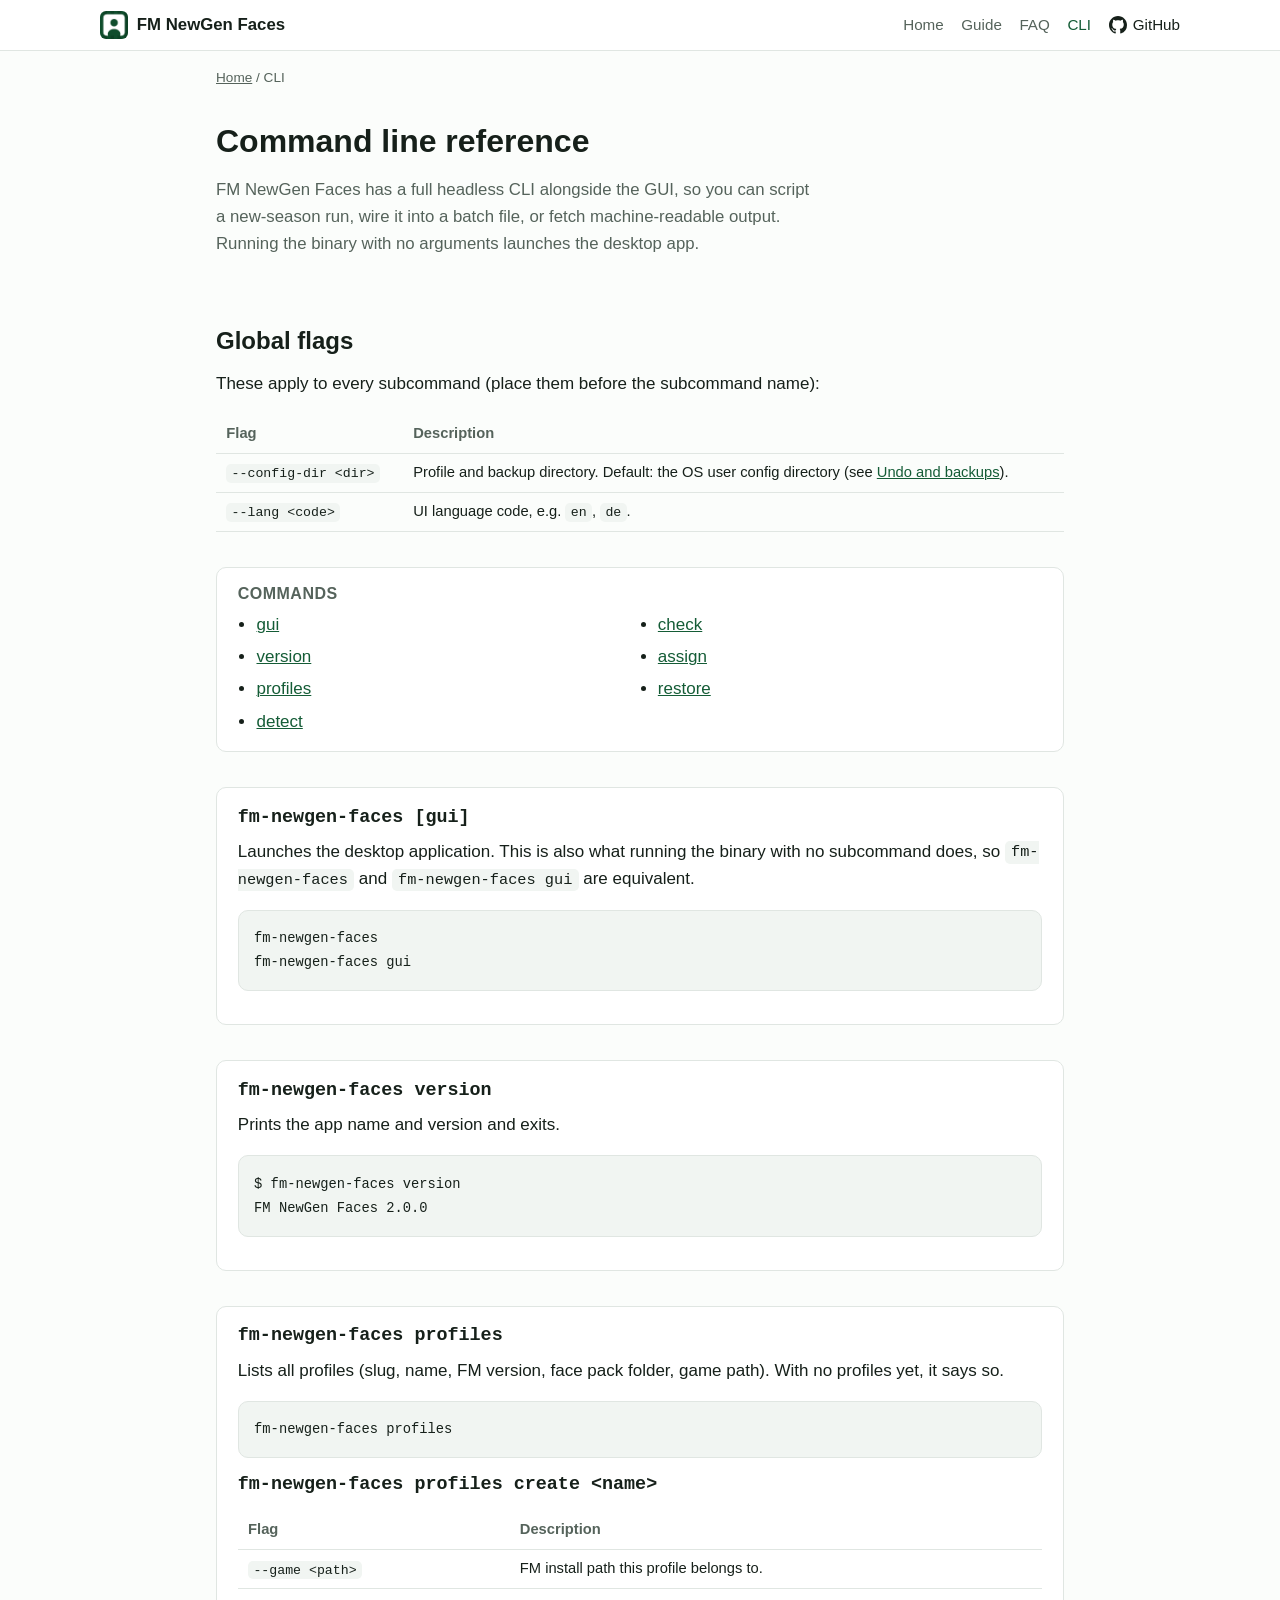
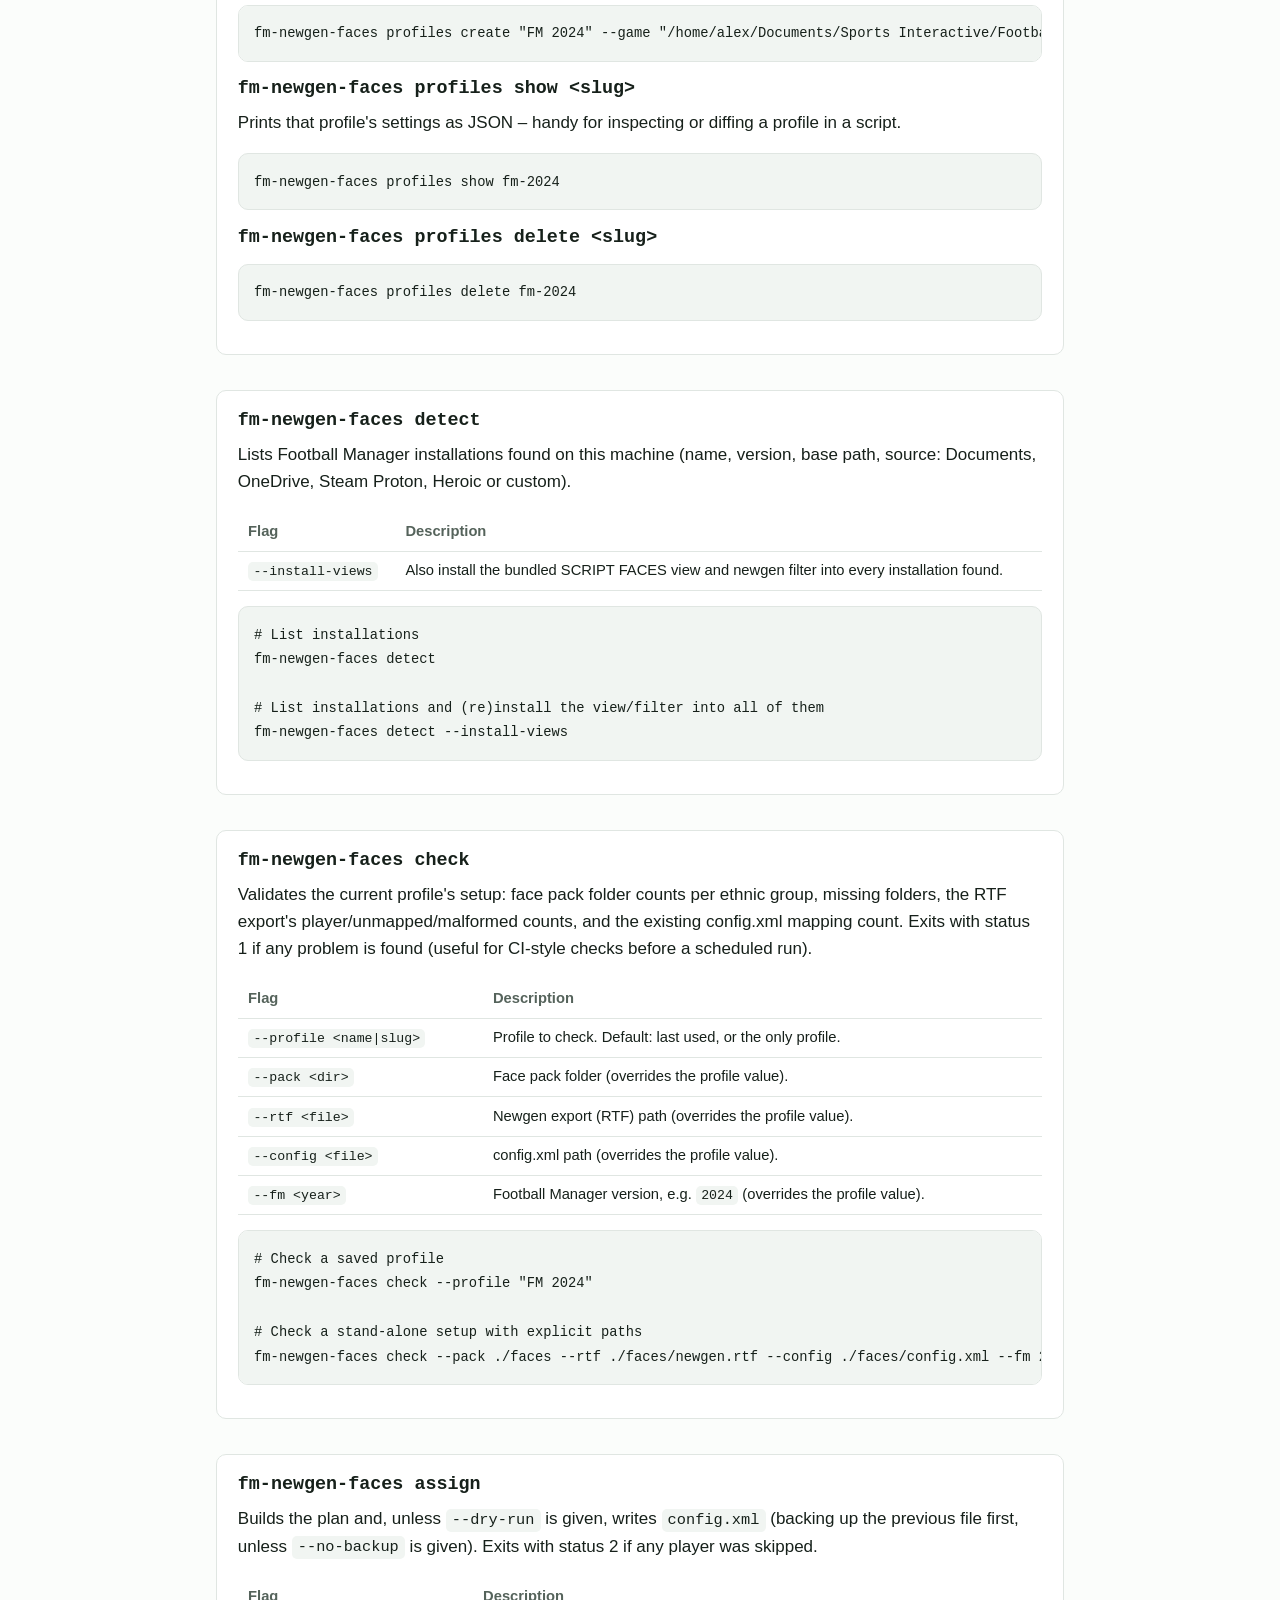
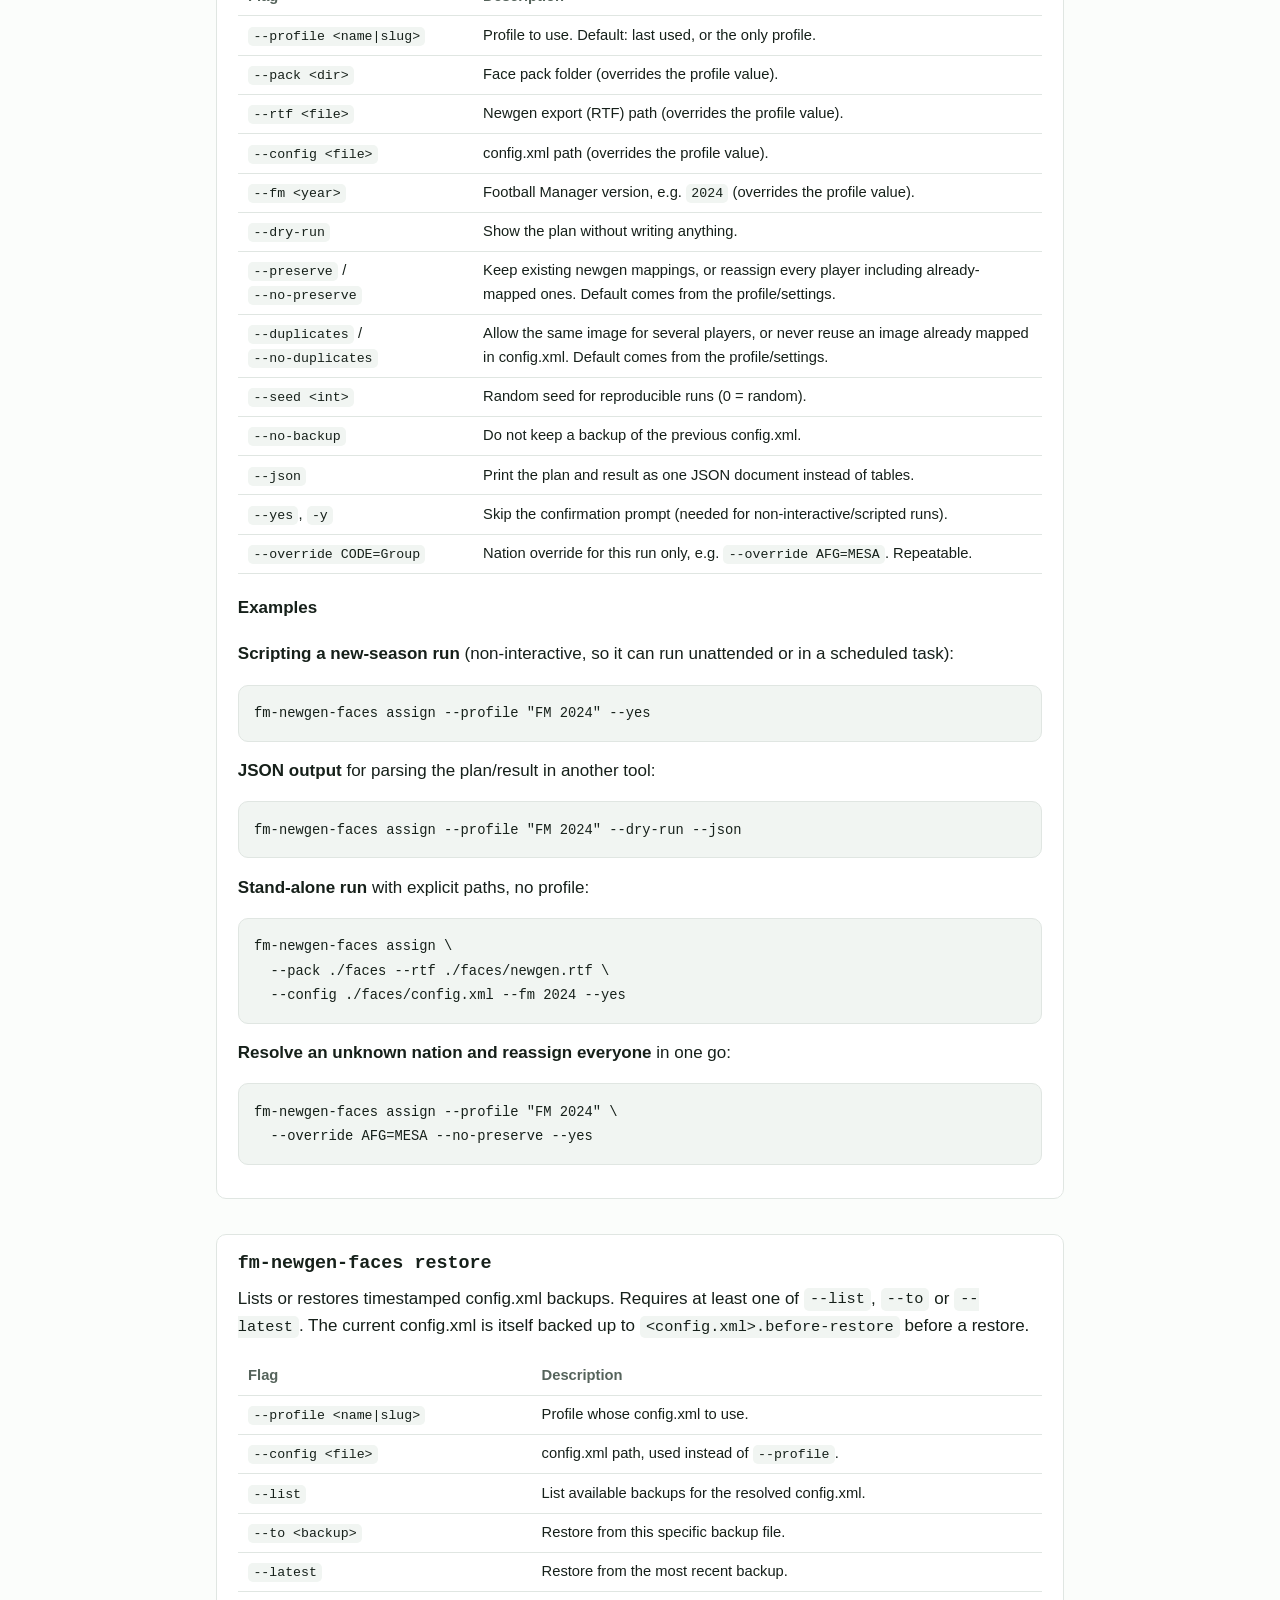
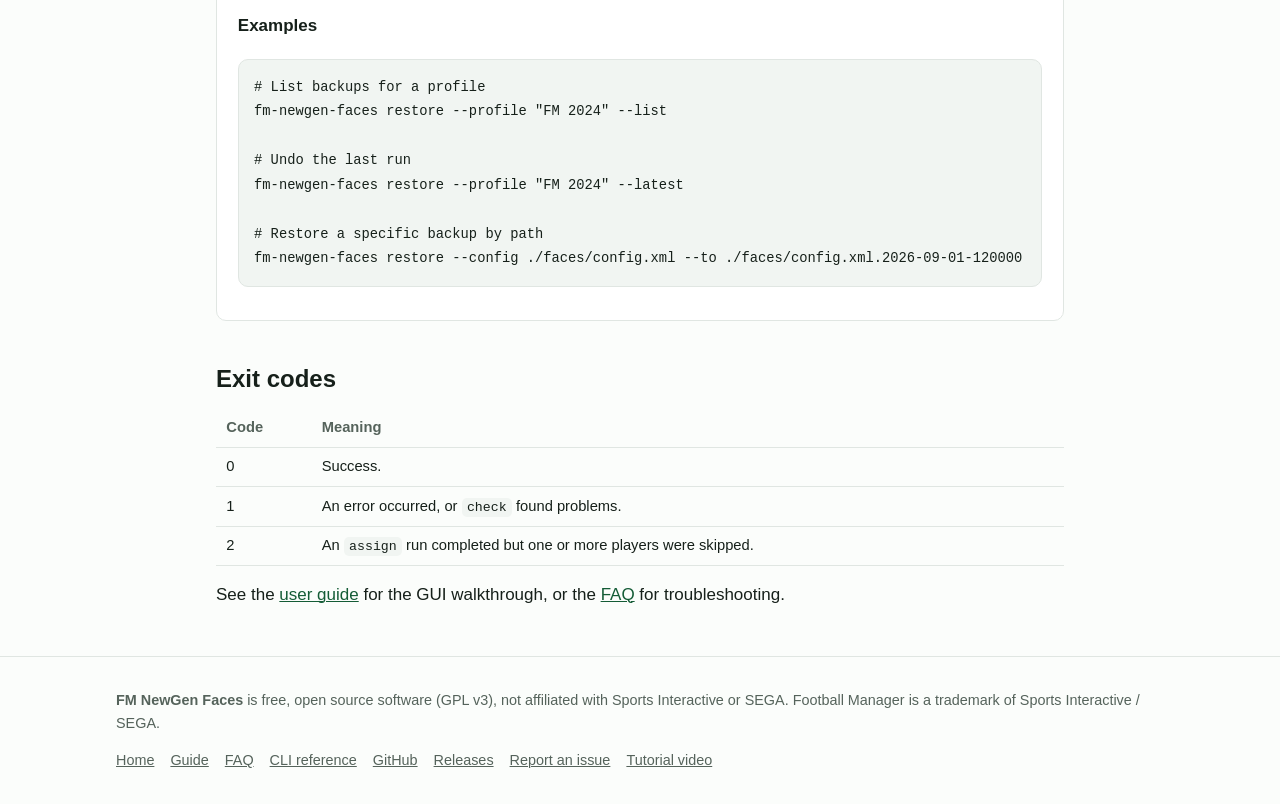
==== site/cli.html @ 08c690a0 "Website: landing page with downloads, user guide, FAQ, CLI reference and SEO metadata" ====
<!DOCTYPE html>
<html lang="en">
<head>
<meta charset="UTF-8">
<meta name="viewport" content="width=device-width, initial-scale=1">
<title>Command Line Reference – FM NewGen Faces</title>
<meta name="description" content="Full CLI reference for FM NewGen Faces: assign, check, detect, restore, profiles and version, with flags and scripting examples.">
<link rel="canonical" href="https://chafficui.github.io/fm-newgen-faces/cli.html">
<link rel="icon" href="img/icon.png" type="image/png">
<link rel="stylesheet" href="css/style.css">

<meta property="og:type" content="website">
<meta property="og:title" content="Command Line Reference – FM NewGen Faces">
<meta property="og:description" content="Full CLI reference for FM NewGen Faces: assign, check, detect, restore, profiles and version, with flags and scripting examples.">
<meta property="og:url" content="https://chafficui.github.io/fm-newgen-faces/cli.html">
<meta property="og:image" content="https://chafficui.github.io/fm-newgen-faces/img/main-ready.png">
<meta name="twitter:card" content="summary_large_image">
<meta name="twitter:title" content="Command Line Reference – FM NewGen Faces">
<meta name="twitter:description" content="Full CLI reference for FM NewGen Faces: assign, check, detect, restore, profiles and version, with flags and scripting examples.">
<meta name="twitter:image" content="https://chafficui.github.io/fm-newgen-faces/img/main-ready.png">

<script type="application/ld+json">
{
  "@context": "https://schema.org",
  "@type": "BreadcrumbList",
  "itemListElement": [
    { "@type": "ListItem", "position": 1, "name": "Home", "item": "https://chafficui.github.io/fm-newgen-faces/" },
    { "@type": "ListItem", "position": 2, "name": "CLI", "item": "https://chafficui.github.io/fm-newgen-faces/cli.html" }
  ]
}
</script>
</head>
<body>
<header class="site-header">
  <div class="wrap-wide bar">
    <a class="brand" href="index.html">
      <img src="img/icon.png" alt="" width="28" height="28" loading="lazy">
      FM NewGen Faces
    </a>
    <nav class="site-nav" aria-label="Main">
      <a href="index.html">Home</a>
      <a href="guide.html">Guide</a>
      <a href="faq.html">FAQ</a>
      <a href="cli.html" aria-current="page">CLI</a>
      <a class="gh-link" href="https://github.com/Chafficui/fm-newgen-faces" rel="noopener">
        <svg viewBox="0 0 16 16" aria-hidden="true"><path fill="currentColor" d="M8 0C3.58 0 0 3.58 0 8c0 3.54 2.29 6.53 5.47 7.59.4.07.55-.17.55-.38 0-.19-.01-.82-.01-1.49-2.01.37-2.53-.49-2.69-.94-.09-.23-.48-.94-.82-1.13-.28-.15-.68-.52-.01-.53.63-.01 1.08.58 1.23.82.72 1.21 1.87.87 2.33.66.07-.52.28-.87.51-1.07-1.78-.2-3.64-.89-3.64-3.95 0-.87.31-1.59.82-2.15-.08-.2-.36-1.02.08-2.12 0 0 .67-.21 2.2.82.64-.18 1.32-.27 2-.27.68 0 1.36.09 2 .27 1.53-1.04 2.2-.82 2.2-.82.44 1.1.16 1.92.08 2.12.51.56.82 1.27.82 2.15 0 3.07-1.87 3.75-3.65 3.95.29.25.54.73.54 1.48 0 1.07-.01 1.93-.01 2.2 0 .21.15.46.55.38A8.01 8.01 0 0 0 16 8c0-4.42-3.58-8-8-8z"/></svg>
        GitHub
      </a>
    </nav>
  </div>
</header>

<main class="wrap">
  <p class="crumbs"><a href="index.html">Home</a> / CLI</p>
  <div class="page-title-block">
    <h1>Command line reference</h1>
    <p class="lede">FM NewGen Faces has a full headless CLI alongside the GUI, so you can script a new-season run, wire it into a batch file, or fetch machine-readable output. Running the binary with no arguments launches the desktop app.</p>
  </div>

  <section>
    <h2>Global flags</h2>
    <p>These apply to every subcommand (place them before the subcommand name):</p>
    <table>
      <thead><tr><th>Flag</th><th>Description</th></tr></thead>
      <tbody>
        <tr><td><code>--config-dir &lt;dir&gt;</code></td><td>Profile and backup directory. Default: the OS user config directory (see <a href="guide.html#backups-undo">Undo and backups</a>).</td></tr>
        <tr><td><code>--lang &lt;code&gt;</code></td><td>UI language code, e.g. <code>en</code>, <code>de</code>.</td></tr>
      </tbody>
    </table>
  </section>

  <nav class="toc" aria-label="Commands">
    <h2>Commands</h2>
    <ul>
      <li><a href="#gui">gui</a></li>
      <li><a href="#version">version</a></li>
      <li><a href="#profiles">profiles</a></li>
      <li><a href="#detect">detect</a></li>
      <li><a href="#check">check</a></li>
      <li><a href="#assign">assign</a></li>
      <li><a href="#restore">restore</a></li>
    </ul>
  </nav>

  <section id="gui">
    <div class="cmd">
      <h3>fm-newgen-faces [gui]</h3>
      <p>Launches the desktop application. This is also what running the binary with no subcommand does, so <code>fm-newgen-faces</code> and <code>fm-newgen-faces gui</code> are equivalent.</p>
      <pre><code>fm-newgen-faces
fm-newgen-faces gui</code></pre>
    </div>
  </section>

  <section id="version">
    <div class="cmd">
      <h3>fm-newgen-faces version</h3>
      <p>Prints the app name and version and exits.</p>
      <pre><code>$ fm-newgen-faces version
FM NewGen Faces 2.0.0</code></pre>
    </div>
  </section>

  <section id="profiles">
    <div class="cmd">
      <h3>fm-newgen-faces profiles</h3>
      <p>Lists all profiles (slug, name, FM version, face pack folder, game path). With no profiles yet, it says so.</p>
      <pre><code>fm-newgen-faces profiles</code></pre>

      <h3>fm-newgen-faces profiles create &lt;name&gt;</h3>
      <table class="flag-table">
        <thead><tr><th>Flag</th><th>Description</th></tr></thead>
        <tbody><tr><td><code>--game &lt;path&gt;</code></td><td>FM install path this profile belongs to.</td></tr></tbody>
      </table>
      <pre><code>fm-newgen-faces profiles create "FM 2024" --game "/home/alex/Documents/Sports Interactive/Football Manager 2024"</code></pre>

      <h3>fm-newgen-faces profiles show &lt;slug&gt;</h3>
      <p>Prints that profile's settings as JSON – handy for inspecting or diffing a profile in a script.</p>
      <pre><code>fm-newgen-faces profiles show fm-2024</code></pre>

      <h3>fm-newgen-faces profiles delete &lt;slug&gt;</h3>
      <pre><code>fm-newgen-faces profiles delete fm-2024</code></pre>
    </div>
  </section>

  <section id="detect">
    <div class="cmd">
      <h3>fm-newgen-faces detect</h3>
      <p>Lists Football Manager installations found on this machine (name, version, base path, source: Documents, OneDrive, Steam Proton, Heroic or custom).</p>
      <table class="flag-table">
        <thead><tr><th>Flag</th><th>Description</th></tr></thead>
        <tbody><tr><td><code>--install-views</code></td><td>Also install the bundled SCRIPT FACES view and newgen filter into every installation found.</td></tr></tbody>
      </table>
      <pre><code># List installations
fm-newgen-faces detect

# List installations and (re)install the view/filter into all of them
fm-newgen-faces detect --install-views</code></pre>
    </div>
  </section>

  <section id="check">
    <div class="cmd">
      <h3>fm-newgen-faces check</h3>
      <p>Validates the current profile's setup: face pack folder counts per ethnic group, missing folders, the RTF export's player/unmapped/malformed counts, and the existing config.xml mapping count. Exits with status 1 if any problem is found (useful for CI-style checks before a scheduled run).</p>
      <table class="flag-table">
        <thead><tr><th>Flag</th><th>Description</th></tr></thead>
        <tbody>
          <tr><td><code>--profile &lt;name|slug&gt;</code></td><td>Profile to check. Default: last used, or the only profile.</td></tr>
          <tr><td><code>--pack &lt;dir&gt;</code></td><td>Face pack folder (overrides the profile value).</td></tr>
          <tr><td><code>--rtf &lt;file&gt;</code></td><td>Newgen export (RTF) path (overrides the profile value).</td></tr>
          <tr><td><code>--config &lt;file&gt;</code></td><td>config.xml path (overrides the profile value).</td></tr>
          <tr><td><code>--fm &lt;year&gt;</code></td><td>Football Manager version, e.g. <code>2024</code> (overrides the profile value).</td></tr>
        </tbody>
      </table>
      <pre><code># Check a saved profile
fm-newgen-faces check --profile "FM 2024"

# Check a stand-alone setup with explicit paths
fm-newgen-faces check --pack ./faces --rtf ./faces/newgen.rtf --config ./faces/config.xml --fm 2024</code></pre>
    </div>
  </section>

  <section id="assign">
    <div class="cmd">
      <h3>fm-newgen-faces assign</h3>
      <p>Builds the plan and, unless <code>--dry-run</code> is given, writes <code>config.xml</code> (backing up the previous file first, unless <code>--no-backup</code> is given). Exits with status 2 if any player was skipped.</p>
      <table class="flag-table">
        <thead><tr><th>Flag</th><th>Description</th></tr></thead>
        <tbody>
          <tr><td><code>--profile &lt;name|slug&gt;</code></td><td>Profile to use. Default: last used, or the only profile.</td></tr>
          <tr><td><code>--pack &lt;dir&gt;</code></td><td>Face pack folder (overrides the profile value).</td></tr>
          <tr><td><code>--rtf &lt;file&gt;</code></td><td>Newgen export (RTF) path (overrides the profile value).</td></tr>
          <tr><td><code>--config &lt;file&gt;</code></td><td>config.xml path (overrides the profile value).</td></tr>
          <tr><td><code>--fm &lt;year&gt;</code></td><td>Football Manager version, e.g. <code>2024</code> (overrides the profile value).</td></tr>
          <tr><td><code>--dry-run</code></td><td>Show the plan without writing anything.</td></tr>
          <tr><td><code>--preserve</code> / <code>--no-preserve</code></td><td>Keep existing newgen mappings, or reassign every player including already-mapped ones. Default comes from the profile/settings.</td></tr>
          <tr><td><code>--duplicates</code> / <code>--no-duplicates</code></td><td>Allow the same image for several players, or never reuse an image already mapped in config.xml. Default comes from the profile/settings.</td></tr>
          <tr><td><code>--seed &lt;int&gt;</code></td><td>Random seed for reproducible runs (0 = random).</td></tr>
          <tr><td><code>--no-backup</code></td><td>Do not keep a backup of the previous config.xml.</td></tr>
          <tr><td><code>--json</code></td><td>Print the plan and result as one JSON document instead of tables.</td></tr>
          <tr><td><code>--yes</code>, <code>-y</code></td><td>Skip the confirmation prompt (needed for non-interactive/scripted runs).</td></tr>
          <tr><td><code>--override CODE=Group</code></td><td>Nation override for this run only, e.g. <code>--override AFG=MESA</code>. Repeatable.</td></tr>
        </tbody>
      </table>

      <h4>Examples</h4>
      <p><strong>Scripting a new-season run</strong> (non-interactive, so it can run unattended or in a scheduled task):</p>
      <pre><code>fm-newgen-faces assign --profile "FM 2024" --yes</code></pre>

      <p><strong>JSON output</strong> for parsing the plan/result in another tool:</p>
      <pre><code>fm-newgen-faces assign --profile "FM 2024" --dry-run --json</code></pre>

      <p><strong>Stand-alone run</strong> with explicit paths, no profile:</p>
      <pre><code>fm-newgen-faces assign \
  --pack ./faces --rtf ./faces/newgen.rtf \
  --config ./faces/config.xml --fm 2024 --yes</code></pre>

      <p><strong>Resolve an unknown nation and reassign everyone</strong> in one go:</p>
      <pre><code>fm-newgen-faces assign --profile "FM 2024" \
  --override AFG=MESA --no-preserve --yes</code></pre>
    </div>
  </section>

  <section id="restore">
    <div class="cmd">
      <h3>fm-newgen-faces restore</h3>
      <p>Lists or restores timestamped config.xml backups. Requires at least one of <code>--list</code>, <code>--to</code> or <code>--latest</code>. The current config.xml is itself backed up to <code>&lt;config.xml&gt;.before-restore</code> before a restore.</p>
      <table class="flag-table">
        <thead><tr><th>Flag</th><th>Description</th></tr></thead>
        <tbody>
          <tr><td><code>--profile &lt;name|slug&gt;</code></td><td>Profile whose config.xml to use.</td></tr>
          <tr><td><code>--config &lt;file&gt;</code></td><td>config.xml path, used instead of <code>--profile</code>.</td></tr>
          <tr><td><code>--list</code></td><td>List available backups for the resolved config.xml.</td></tr>
          <tr><td><code>--to &lt;backup&gt;</code></td><td>Restore from this specific backup file.</td></tr>
          <tr><td><code>--latest</code></td><td>Restore from the most recent backup.</td></tr>
        </tbody>
      </table>

      <h4>Examples</h4>
      <pre><code># List backups for a profile
fm-newgen-faces restore --profile "FM 2024" --list

# Undo the last run
fm-newgen-faces restore --profile "FM 2024" --latest

# Restore a specific backup by path
fm-newgen-faces restore --config ./faces/config.xml --to ./faces/config.xml.2026-09-01-120000</code></pre>
    </div>
  </section>

  <section>
    <h2>Exit codes</h2>
    <table>
      <thead><tr><th>Code</th><th>Meaning</th></tr></thead>
      <tbody>
        <tr><td>0</td><td>Success.</td></tr>
        <tr><td>1</td><td>An error occurred, or <code>check</code> found problems.</td></tr>
        <tr><td>2</td><td>An <code>assign</code> run completed but one or more players were skipped.</td></tr>
      </tbody>
    </table>
    <p>See the <a href="guide.html">user guide</a> for the GUI walkthrough, or the <a href="faq.html">FAQ</a> for troubleshooting.</p>
  </section>
</main>

<footer class="site-footer">
  <div class="wrap-wide">
    <p><strong>FM NewGen Faces</strong> is free, open source software (GPL v3), not affiliated with Sports Interactive or SEGA. Football Manager is a trademark of Sports Interactive / SEGA.</p>
    <nav class="foot-links" aria-label="Footer">
      <a href="index.html">Home</a>
      <a href="guide.html">Guide</a>
      <a href="faq.html">FAQ</a>
      <a href="cli.html">CLI reference</a>
      <a href="https://github.com/Chafficui/fm-newgen-faces" rel="noopener">GitHub</a>
      <a href="https://github.com/Chafficui/fm-newgen-faces/releases" rel="noopener">Releases</a>
      <a href="https://github.com/Chafficui/fm-newgen-faces/issues/new" rel="noopener">Report an issue</a>
      <a href="https://youtu.be/aHnrpfH--ic" rel="noopener">Tutorial video</a>
    </nav>
  </div>
</footer>
<script src="js/main.js"></script>
</body>
</html>
---- site/css/style.css ----
/* FM NewGen Faces – shared styles. System fonts, no framework. */

:root {
  --green-800: #0f4a2a;
  --green-700: #145c36;
  --green-600: #1c7a45;
  --green-500: #2c9457;
  --green-100: #e6f2ea;
  --bg: #fbfdfb;
  --surface: #ffffff;
  --border: #e0e6e2;
  --text: #16201a;
  --text-muted: #55635b;
  --code-bg: #f1f5f2;
  --radius: 10px;
  --max: 880px;
  --shadow: 0 1px 2px rgba(20, 40, 30, 0.06), 0 4px 14px rgba(20, 40, 30, 0.05);
}

* { box-sizing: border-box; }

html { -webkit-text-size-adjust: 100%; }

body {
  margin: 0;
  background: var(--bg);
  color: var(--text);
  font-family: -apple-system, BlinkMacSystemFont, "Segoe UI", Roboto, Helvetica, Arial, sans-serif;
  line-height: 1.6;
  font-size: 17px;
}

img { max-width: 100%; height: auto; display: block; }

a { color: var(--green-700); text-decoration-thickness: 1px; }
a:hover { color: var(--green-800); }

h1, h2, h3, h4 { line-height: 1.25; font-weight: 700; color: var(--text); }
h1 { font-size: 2rem; margin: 0 0 0.5em; }
h2 { font-size: 1.5rem; margin: 1.8em 0 0.6em; }
h3 { font-size: 1.15rem; margin: 1.4em 0 0.5em; }
p { margin: 0 0 1em; }
ul, ol { padding-left: 1.3em; }
li { margin-bottom: 0.35em; }

code, pre, kbd {
  font-family: ui-monospace, SFMono-Regular, Menlo, Consolas, "Liberation Mono", monospace;
  font-size: 0.9em;
}
code { background: var(--code-bg); padding: 0.15em 0.4em; border-radius: 5px; }
pre {
  background: var(--code-bg);
  padding: 1em;
  border-radius: var(--radius);
  overflow-x: auto;
  border: 1px solid var(--border);
}
pre code { background: none; padding: 0; }
kbd {
  background: var(--surface);
  border: 1px solid var(--border);
  border-bottom-width: 2px;
  border-radius: 5px;
  padding: 0.1em 0.5em;
}

.wrap { max-width: var(--max); margin: 0 auto; padding: 0 1rem; }
.wrap-wide { max-width: 1080px; margin: 0 auto; padding: 0 1rem; }

/* Header */
.site-header {
  border-bottom: 1px solid var(--border);
  background: var(--surface);
  position: sticky;
  top: 0;
  z-index: 10;
}
.site-header .bar {
  display: flex;
  align-items: center;
  gap: 1rem;
  padding: 0.7rem 0;
}
.brand { display: flex; align-items: center; gap: 0.55rem; font-weight: 700; color: var(--text); text-decoration: none; font-size: 1.05rem; }
.brand img { width: 28px; height: 28px; border-radius: 6px; }
.brand:hover { color: var(--green-700); }
.site-nav { display: flex; gap: 1.1rem; margin-left: auto; align-items: center; flex-wrap: wrap; }
.site-nav a { color: var(--text-muted); text-decoration: none; font-size: 0.95rem; font-weight: 500; }
.site-nav a:hover, .site-nav a[aria-current="page"] { color: var(--green-700); }
.site-nav .gh-link { display: inline-flex; align-items: center; gap: 0.4em; color: var(--text); }
.site-nav .gh-link svg { width: 18px; height: 18px; }

/* Buttons */
.btn {
  display: inline-flex;
  align-items: center;
  gap: 0.55em;
  justify-content: center;
  padding: 0.7em 1.1em;
  border-radius: 8px;
  font-weight: 600;
  text-decoration: none;
  border: 1px solid transparent;
  font-size: 0.98rem;
  cursor: pointer;
}
.btn svg { width: 20px; height: 20px; flex: none; }
.btn-primary { background: var(--green-600); color: #fff; }
.btn-primary:hover { background: var(--green-700); color: #fff; }
.btn-outline { background: var(--surface); color: var(--text); border-color: var(--border); }
.btn-outline:hover { border-color: var(--green-600); color: var(--green-700); }
.btn-block { width: 100%; }
.btn.is-match { outline: 2px solid var(--green-500); outline-offset: 2px; }

/* Hero */
.hero { padding: 3rem 0 2rem; text-align: center; }
.hero .eyebrow { color: var(--green-700); font-weight: 700; letter-spacing: 0.02em; text-transform: uppercase; font-size: 0.8rem; margin-bottom: 0.6em; }
.hero h1 { font-size: 2.3rem; max-width: 20ch; margin-left: auto; margin-right: auto; }
.hero .tagline { color: var(--text-muted); font-size: 1.15rem; max-width: 42ch; margin: 0 auto 1.6em; }
.hero .downloads {
  display: grid;
  grid-template-columns: repeat(3, minmax(0, 1fr));
  gap: 0.7rem;
  max-width: 640px;
  margin: 0 auto 0.8rem;
}
.hero .hero-links { color: var(--text-muted); font-size: 0.92rem; margin-top: 0.4rem; }
.hero .hero-links a { margin: 0 0.4em; }
#os-hint { color: var(--green-700); font-size: 0.88rem; min-height: 1.3em; margin-top: 0.6rem; }

/* Steps strip */
.steps { display: grid; grid-template-columns: 1fr; gap: 1.4rem; margin: 2rem 0; }
.step { text-align: left; }
.step .num { display: inline-flex; align-items: center; justify-content: center; width: 1.8em; height: 1.8em; border-radius: 50%; background: var(--green-100); color: var(--green-700); font-weight: 700; margin-bottom: 0.5em; }
.step img { border: 1px solid var(--border); border-radius: var(--radius); box-shadow: var(--shadow); margin-top: 0.6em; }
.step h3 { margin-top: 0; }

/* Feature grid */
.features { display: grid; grid-template-columns: 1fr; gap: 1rem; margin: 1.6rem 0; }
.feature { background: var(--surface); border: 1px solid var(--border); border-radius: var(--radius); padding: 1.1rem 1.2rem; }
.feature h3 { margin: 0 0 0.3em; font-size: 1.02rem; }
.feature p { margin: 0; color: var(--text-muted); font-size: 0.95rem; }

/* Cards / sections */
section { margin: 2.2rem 0; }
.card {
  background: var(--surface);
  border: 1px solid var(--border);
  border-radius: var(--radius);
  padding: 1.2rem 1.3rem;
  margin: 1rem 0;
}
.shot { border: 1px solid var(--border); border-radius: var(--radius); box-shadow: var(--shadow); margin: 0.8em 0 1.2em; }
figure { margin: 1.2em 0; }
figcaption { color: var(--text-muted); font-size: 0.88rem; margin-top: 0.4em; }

table { border-collapse: collapse; width: 100%; margin: 1em 0; font-size: 0.92rem; }
th, td { text-align: left; padding: 0.5em 0.7em; border-bottom: 1px solid var(--border); vertical-align: top; }
th { color: var(--text-muted); font-weight: 600; }

.callout { border-left: 3px solid var(--green-600); background: var(--green-100); padding: 0.8em 1em; border-radius: 0 8px 8px 0; margin: 1em 0; }
.callout.warn { border-left-color: #b8860b; background: #fdf6e3; }

/* FAQ */
details.faq { background: var(--surface); border: 1px solid var(--border); border-radius: var(--radius); padding: 0.2rem 1.1rem; margin: 0.7rem 0; }
details.faq summary { cursor: pointer; font-weight: 600; padding: 0.85rem 0; list-style: none; }
details.faq summary::-webkit-details-marker { display: none; }
details.faq summary::before { content: "+"; color: var(--green-600); font-weight: 700; margin-right: 0.6em; }
details.faq[open] summary::before { content: "\2212"; }
details.faq .faq-body { padding-bottom: 1rem; color: var(--text-muted); }
details.faq .faq-body a { color: var(--green-700); }

/* Breadcrumb */
.crumbs { font-size: 0.85rem; color: var(--text-muted); margin: 1rem 0 0; }
.crumbs a { color: var(--text-muted); }
.crumbs a:hover { color: var(--green-700); }

/* Credits / footer */
.site-footer { border-top: 1px solid var(--border); margin-top: 3rem; padding: 2rem 0; color: var(--text-muted); font-size: 0.9rem; }
.site-footer a { color: var(--text-muted); }
.site-footer a:hover { color: var(--green-700); }
.site-footer .foot-links { display: flex; gap: 1rem; flex-wrap: wrap; margin-top: 0.6rem; }

.page-title-block { padding: 2rem 0 0.5rem; }
.page-title-block p.lede { color: var(--text-muted); font-size: 1.05rem; max-width: 65ch; }

.toc { background: var(--surface); border: 1px solid var(--border); border-radius: var(--radius); padding: 1rem 1.3rem; margin: 1.4rem 0 2rem; }
.toc h2 { margin: 0 0 0.4em; font-size: 1rem; text-transform: uppercase; letter-spacing: 0.03em; color: var(--text-muted); }
.toc ul { margin: 0; padding-left: 1.1em; columns: 2; }
.toc li { margin-bottom: 0.3em; }

.cmd { background: var(--surface); border: 1px solid var(--border); border-radius: var(--radius); padding: 1.1rem 1.3rem; margin: 1.2rem 0; }
.cmd h3 { margin-top: 0; font-family: ui-monospace, SFMono-Regular, Menlo, Consolas, monospace; }
.flag-table code { white-space: nowrap; }

.notfound { text-align: center; padding: 4rem 0; }
.notfound h1 { font-size: 3rem; }

@media (min-width: 640px) {
  .steps { grid-template-columns: repeat(3, 1fr); }
  .features { grid-template-columns: repeat(2, 1fr); }
}
@media (min-width: 860px) {
  .features { grid-template-columns: repeat(3, 1fr); }
}
@media (max-width: 480px) {
  .hero .downloads { grid-template-columns: 1fr; }
  .toc ul { columns: 1; }
}
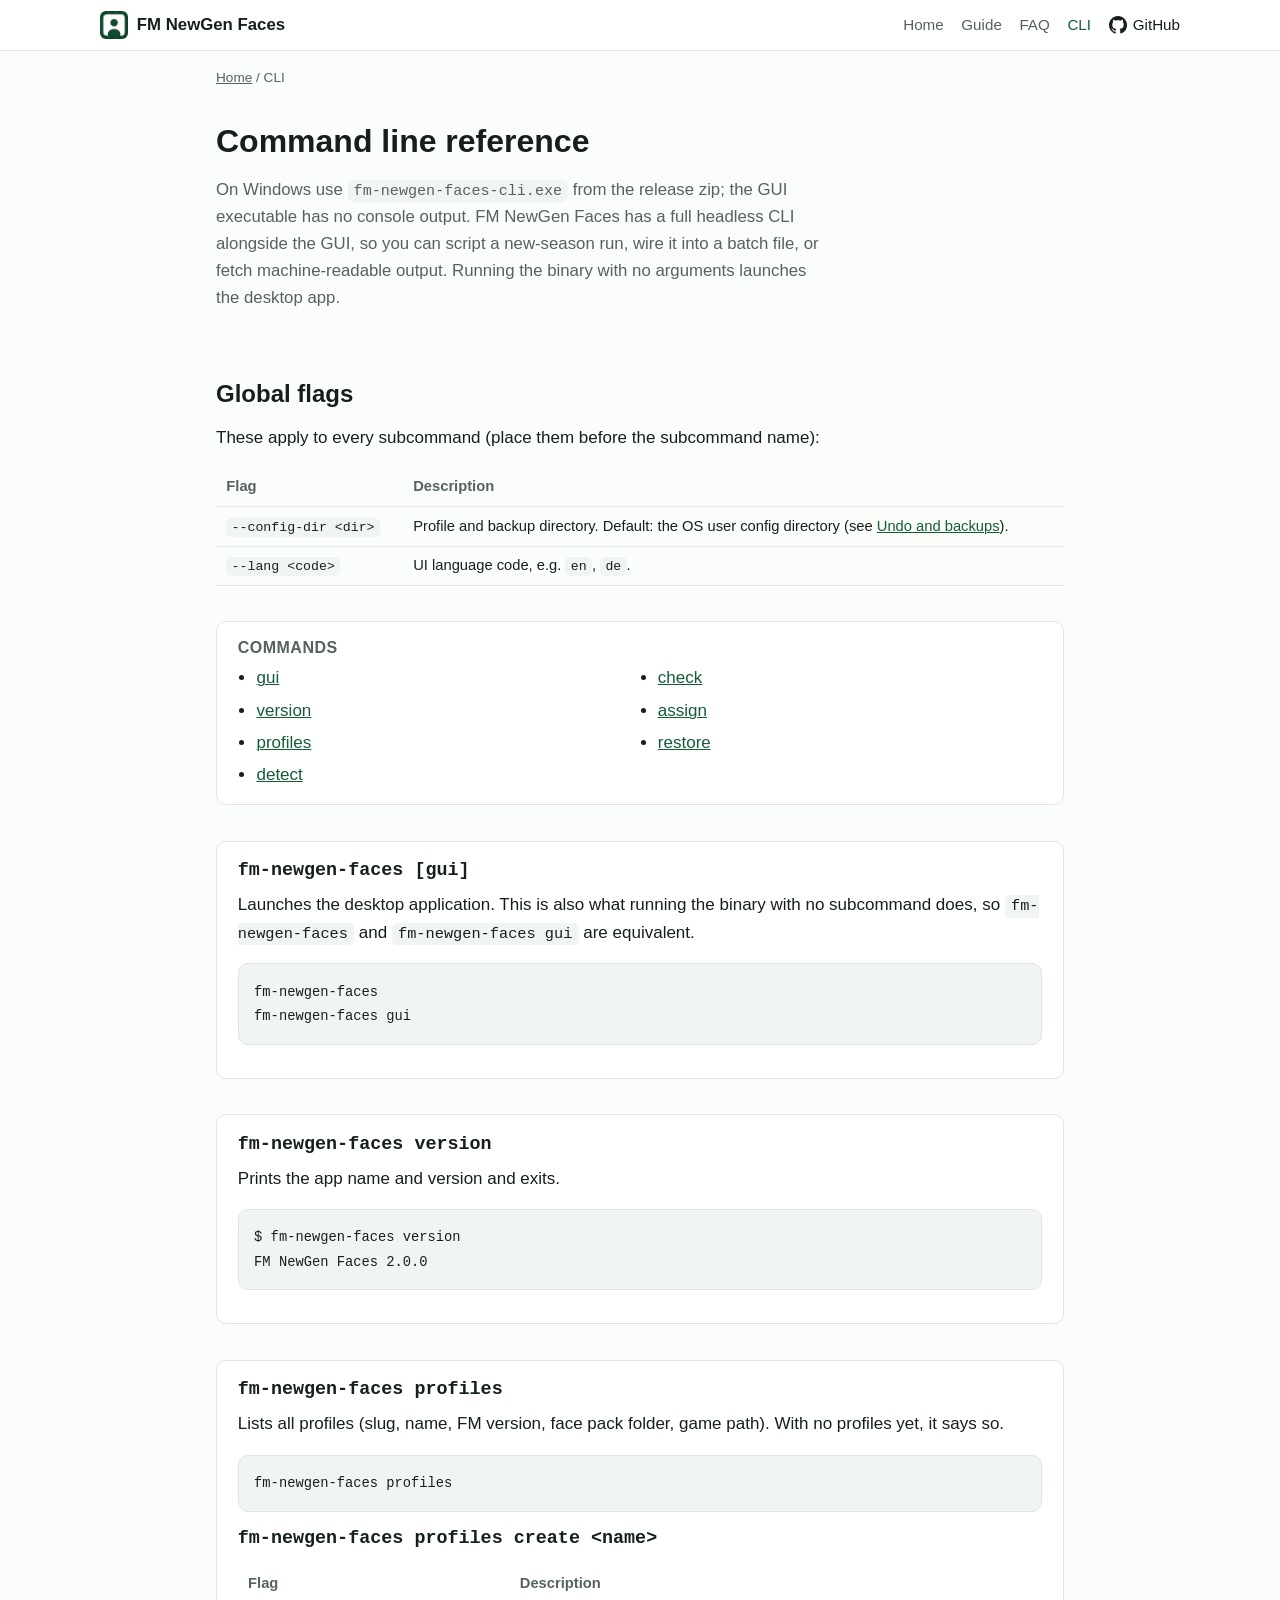
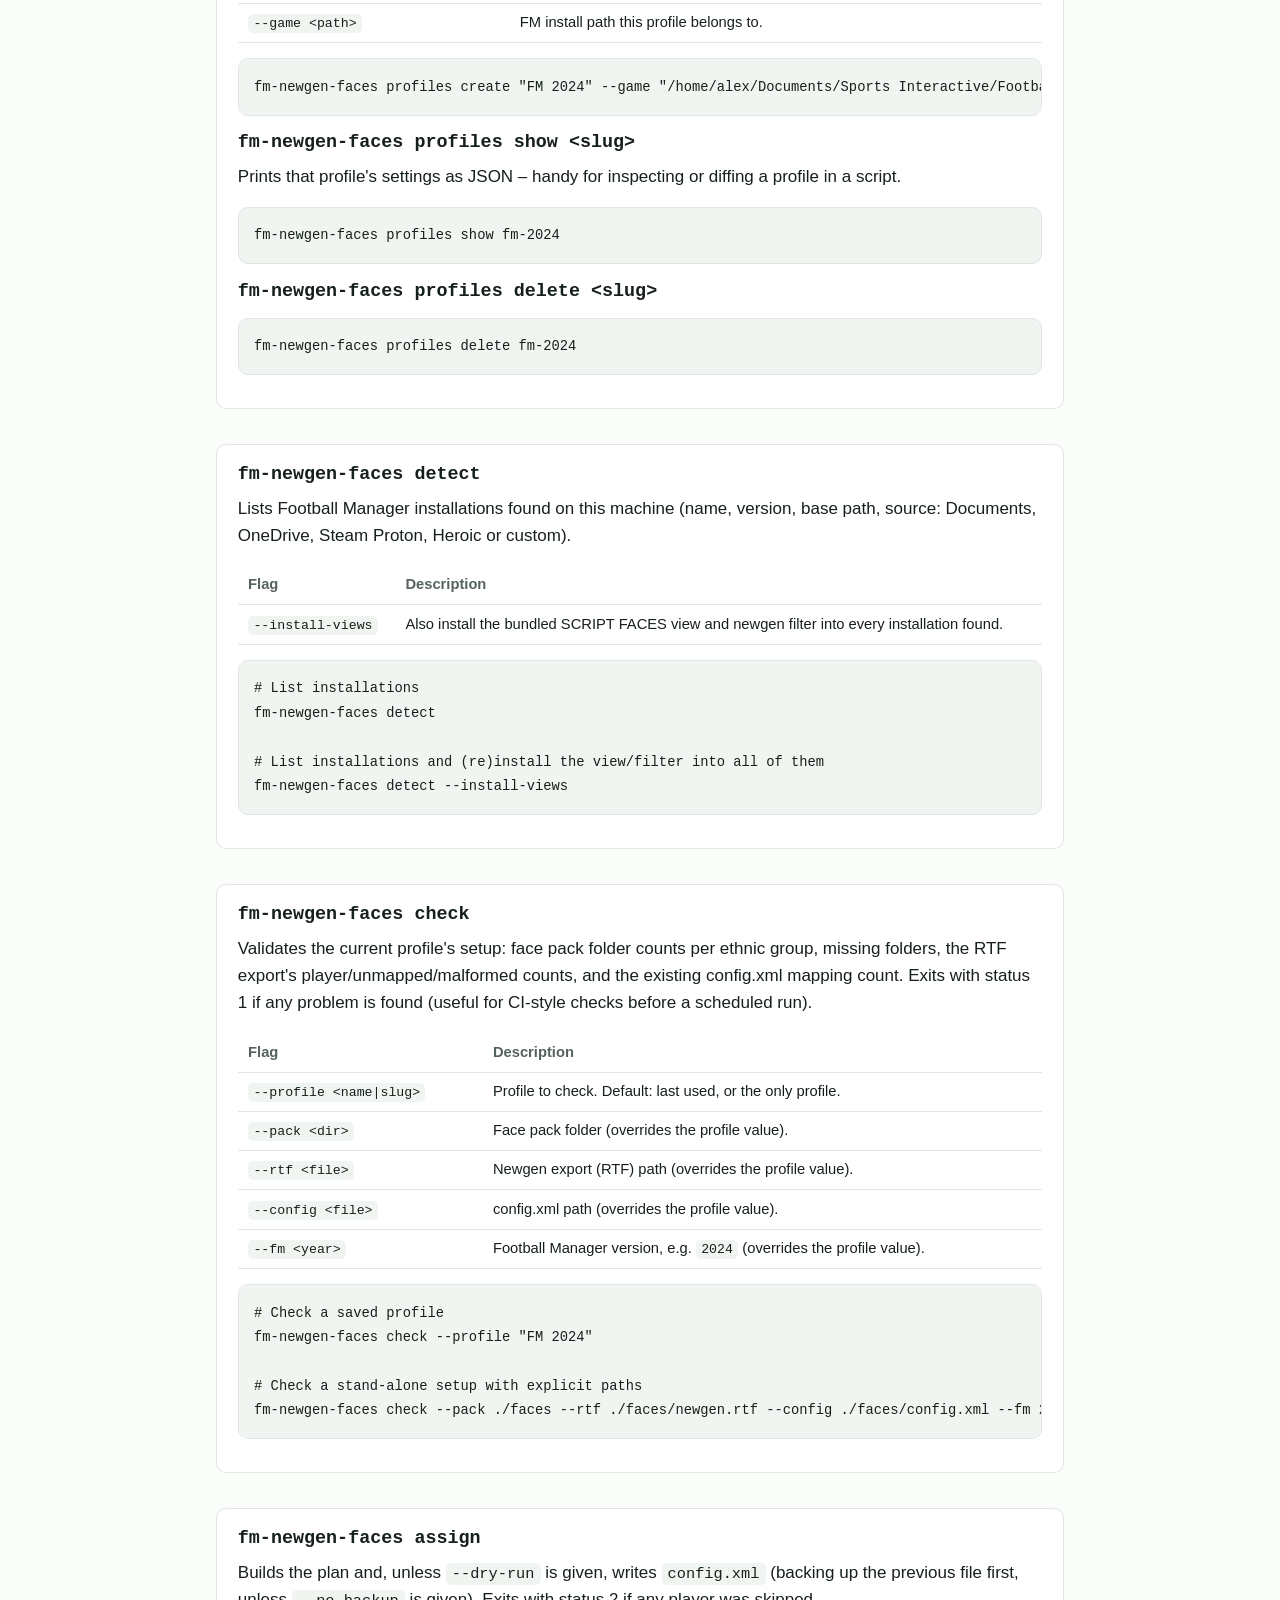
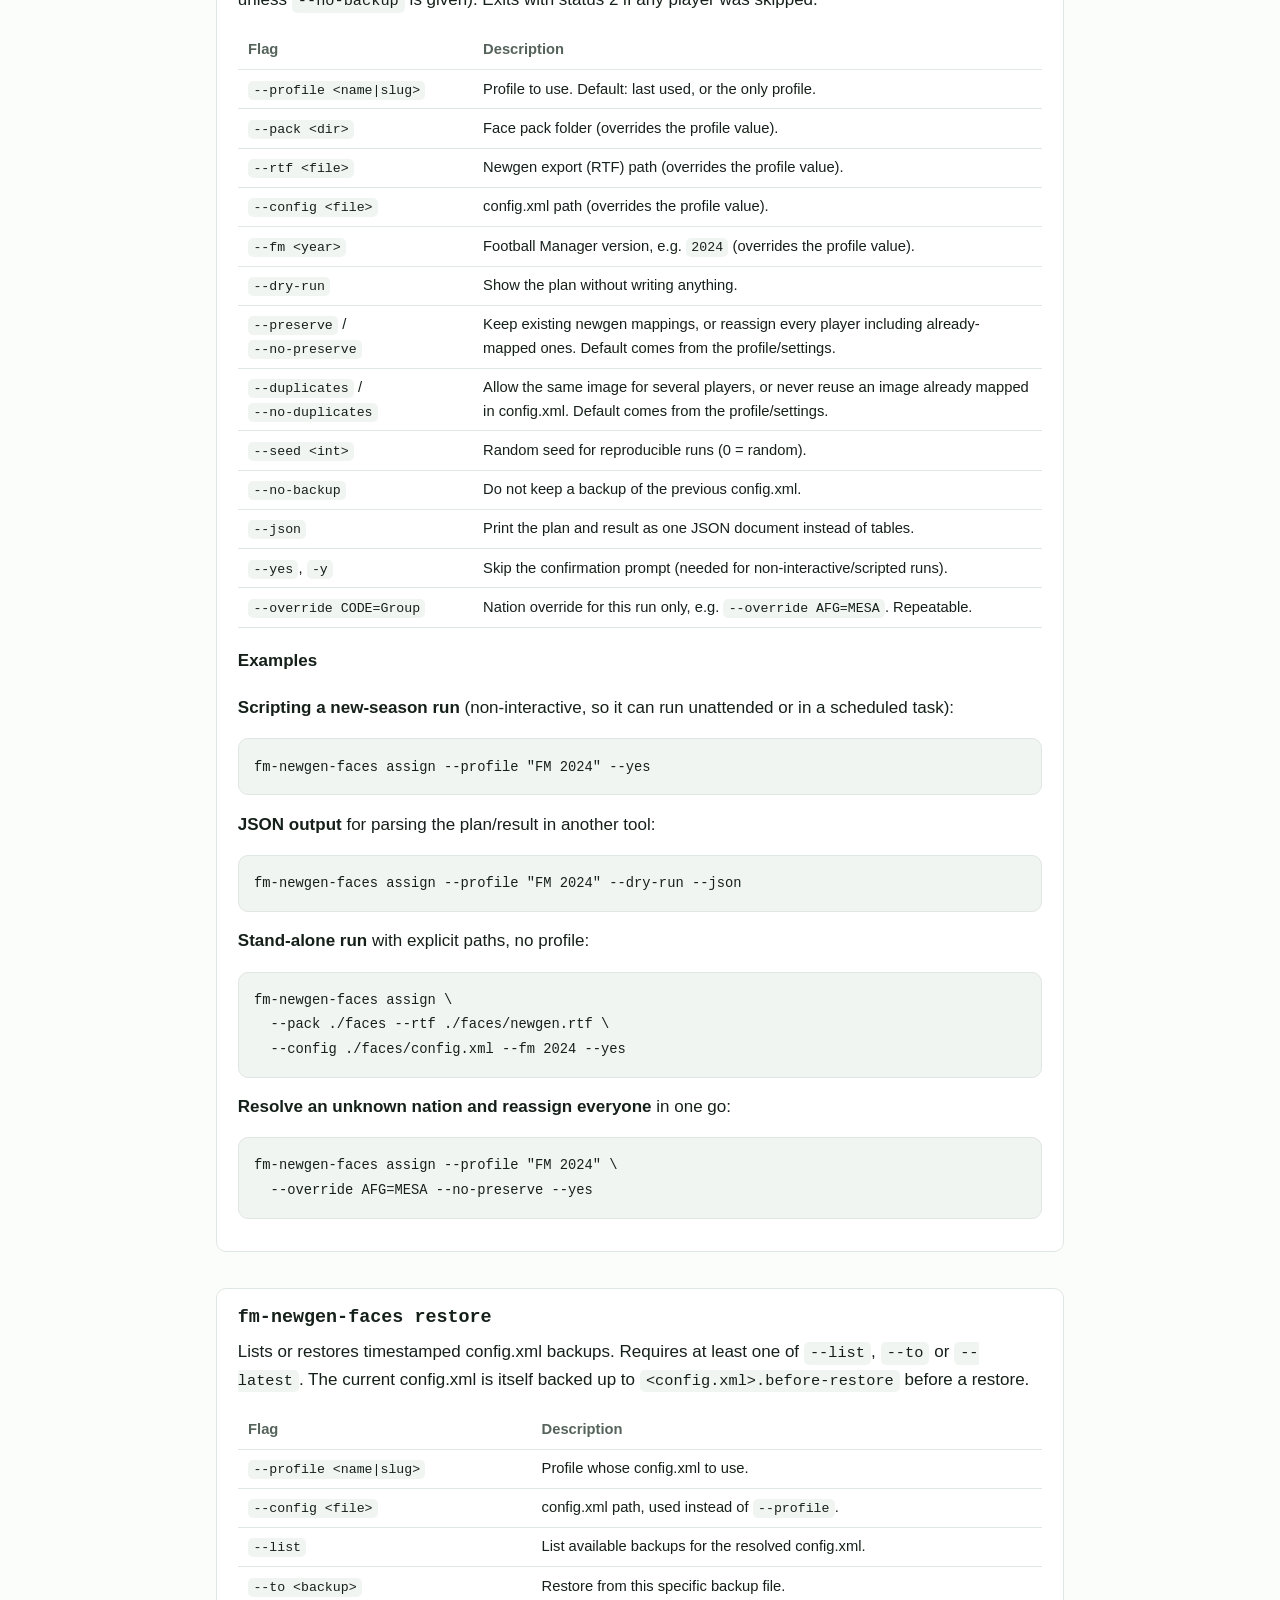
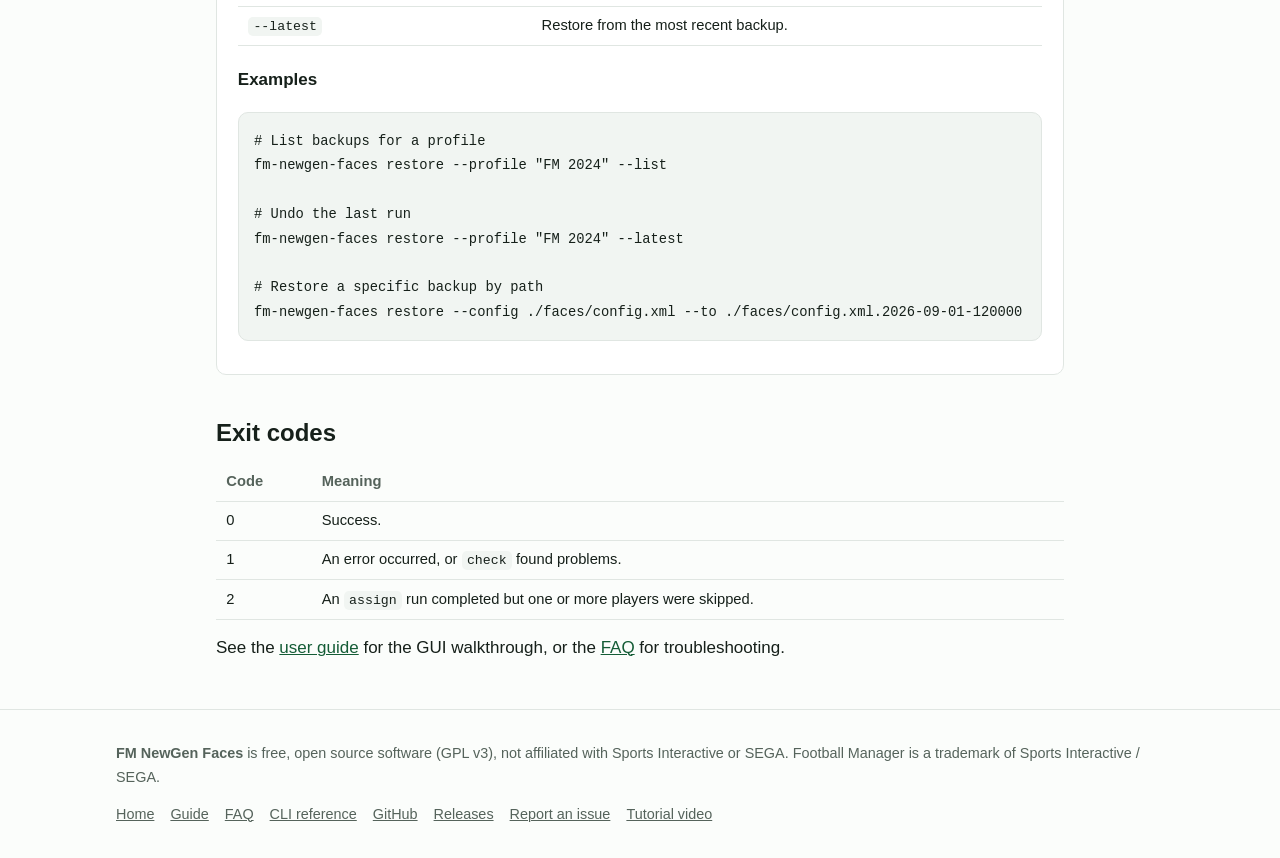
==== commit 5ee231b4: "Windows: start the GUI on double-click and hide the console; ship a CLI executable Cobra's mousetrap" ====
--- a/site/cli.html
+++ b/site/cli.html
@@ -54,7 +54,7 @@
   <p class="crumbs"><a href="index.html">Home</a> / CLI</p>
   <div class="page-title-block">
     <h1>Command line reference</h1>
-    <p class="lede">FM NewGen Faces has a full headless CLI alongside the GUI, so you can script a new-season run, wire it into a batch file, or fetch machine-readable output. Running the binary with no arguments launches the desktop app.</p>
+    <p class="lede">On Windows use <code>fm-newgen-faces-cli.exe</code> from the release zip; the GUI executable has no console output. FM NewGen Faces has a full headless CLI alongside the GUI, so you can script a new-season run, wire it into a batch file, or fetch machine-readable output. Running the binary with no arguments launches the desktop app.</p>
   </div>
 
   <section>
